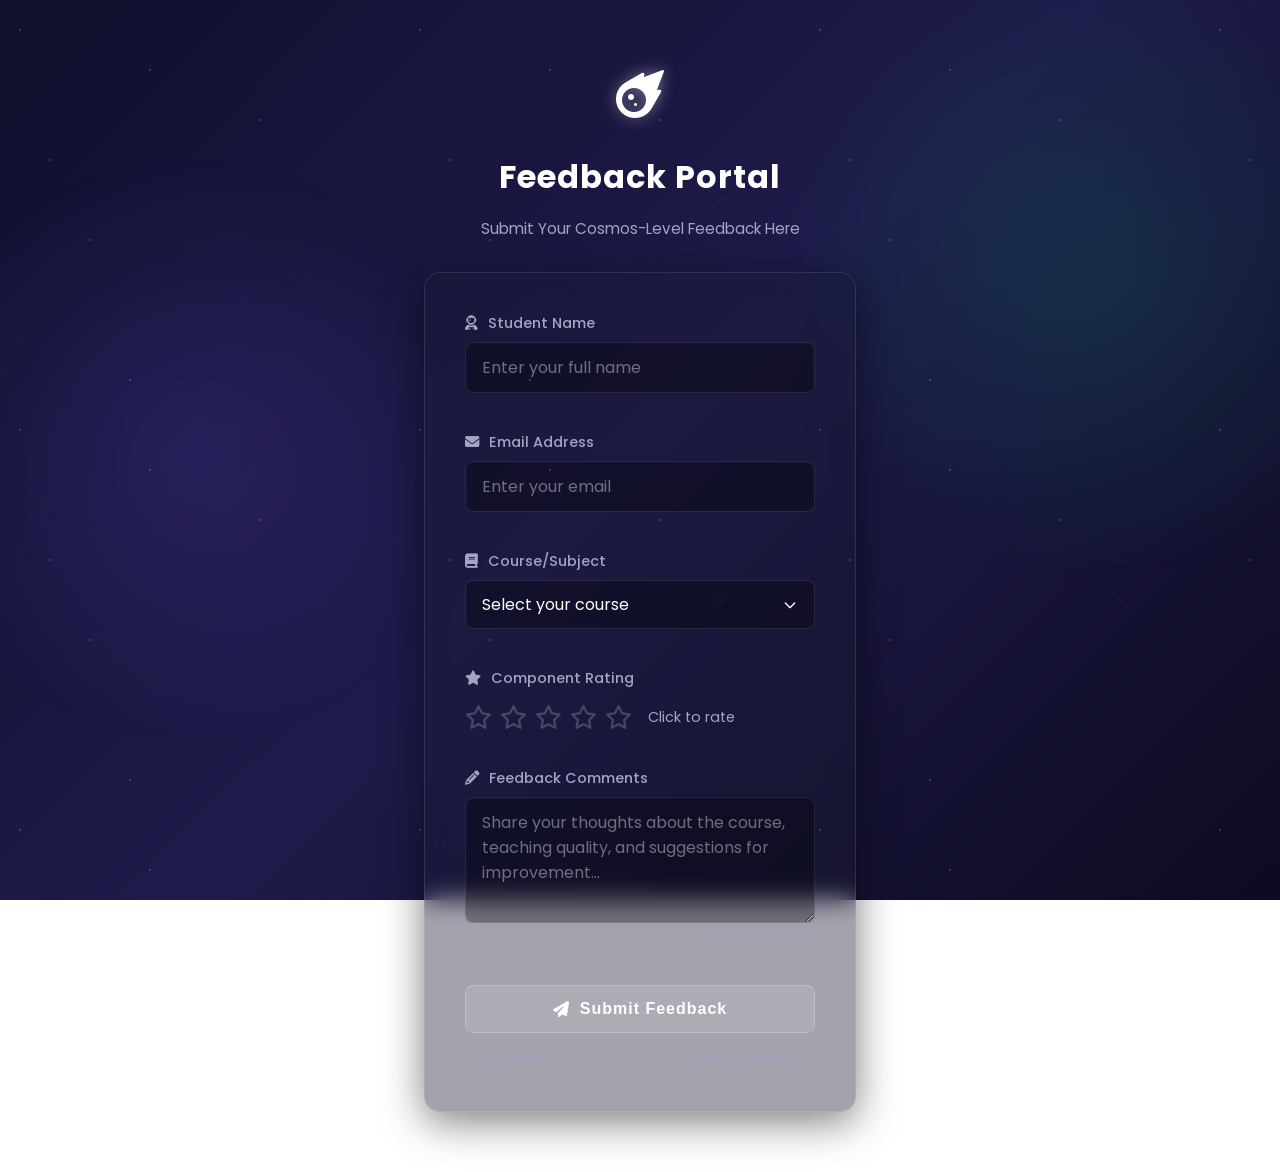
==== index.html @ 44e7868f "final outlook" ====
<!DOCTYPE html>
<html lang="en">
<head>
    <meta charset="UTF-8">
    <meta name="viewport" content="width=device-width, initial-scale=1.0">
    <title>Feedback Portal - SPACΞD</title>
    <link rel="stylesheet" href="style.css">
    <link rel="stylesheet" href="https://cdnjs.cloudflare.com/ajax/libs/font-awesome/6.4.0/css/all.min.css">
</head>

<body class="centered">
    <div class="feedback-container">
        <header>
            <div class="logo">
                <i class="fas fa-meteor"></i>
            </div>
            <h1>Feedback Portal</h1>
            <p class="subtitle">Submit Your Cosmos-Level Feedback Here</p>
        </header>

        <main class="feedback-card">
            <form id="feedbackForm" class="feedback-form">
                <div class="form-group">
                    <label for="studentName"><i class="fas fa-user-astronaut"></i> Student Name</label>
                    <input type="text" id="studentName" name="studentName" placeholder="Enter your full name" required>
                    <span class="error-message" id="nameError"></span>
                </div>

                <div class="form-group">
                    <label for="studentEmail"><i class="fas fa-envelope"></i> Email Address</label>
                    <input type="email" id="studentEmail" name="studentEmail" placeholder="Enter your email" required>
                    <span class="error-message" id="emailError"></span>
                </div>

                <div class="form-group">
                    <label for="course"><i class="fas fa-book"></i> Course/Subject</label>
                    <select id="course" name="course" required>
                        <option value="" disabled selected>Select your course</option>
                        <option value="computer-fundamentals">Computer Fundamentals</option>
                        <option value="web-development">Web Development (AWT)</option>
                        <option value="data-structures">Data Structures</option>
                        <option value="database-management">Database Management</option>
                        <option value="computer-networks">Computer Networks</option>
                        <option value="software-engineering">Software Engineering</option>
                        <option value="mathematics">Mathematics</option>
                        <option value="english">English Communication</option>
                        <option value="other">Other</option>
                    </select>
                    <input type="text" id="otherCourse" name="otherCourse" placeholder="Please specify your course" style="display: none; margin-top: 10px;">
                    <span class="error-message" id="courseError"></span>
                </div>

                <div class="form-group">
                    <label><i class="fas fa-star"></i> Component Rating</label>
                    <div class="rating-container">
                        <div class="star-rating" id="starRating">
                            <i class="far fa-star" data-rating="1"></i>
                            <i class="far fa-star" data-rating="2"></i>
                            <i class="far fa-star" data-rating="3"></i>
                            <i class="far fa-star" data-rating="4"></i>
                            <i class="far fa-star" data-rating="5"></i>
                        </div>
                        <input type="hidden" id="rating" name="rating" value="0">
                        <span class="rating-text" id="ratingText">Click to rate</span>
                    </div>
                    <span class="error-message" id="ratingError"></span>
                </div>

                <div class="form-group">
                    <label for="comments"><i class="fas fa-pencil-alt"></i> Feedback Comments</label>
                    <textarea id="comments" name="comments" placeholder="Share your thoughts about the course, teaching quality, and suggestions for improvement..." rows="4" required></textarea>
                    <span class="char-count"><span id="charCount">0</span>/500 characters</span>
                    <span class="error-message" id="commentsError"></span>
                </div>

                <button type="submit" class="submit-btn"><i class="fas fa-paper-plane"></i> Submit Feedback</button>
                <div class="link" style="margin-top: 1rem; display: flex; justify-content: space-between;">
                    <a href="homepage.html">← Go Back</a>
                    <a href="javascript:void(0)" id="viewFeedbackBtn">View Feedback →</a>
                </div>
            </form>

            <div class="success-message" id="successMessage">
                <div class="success-icon"><i class="fas fa-check-circle"></i></div>
                <h2>Thank You!</h2>
                <p>Your feedback has been successfully captured in our system.</p>
                <button class="submit-btn" id="successViewBtn" style="margin-bottom: 15px;"><i class="fas fa-list"></i> View All Feedbacks</button>
                <button class="reset-btn" id="resetBtn" style="width: 100%;"><i class="fas fa-redo"></i> Submit Another Feedback</button>
            </div>
            
            <!-- View Feedbacks Section -->
            <div id="feedbackDisplayArea" style="display: none; padding-top: 10px;">
                <h2 style="color: var(--accent); margin-bottom: 1.5rem;"><i class="fas fa-inbox"></i> Submitted Feedbacks</h2>
                <div id="feedbacksContent" style="display: flex; flex-direction: column;">
                    <!-- Javascript will populate this array -->
                </div>
                <div class="link" style="margin-top: 2rem; text-align: center;">
                    <a href="javascript:void(0)" id="backToFormBtn" style="font-size: 1.1rem; color: var(--accent);">← Back to Form</a>
                </div>
            </div>
        </main>
    </div>

    <script>
// Array to store previous feedbacks during runtime
const allFeedbacks = [];

// DOM Elements
const feedbackForm = document.getElementById('feedbackForm');
const successMessage = document.getElementById('successMessage');
const feedbackDisplayArea = document.getElementById('feedbackDisplayArea');
const feedbacksContent = document.getElementById('feedbacksContent');

const resetBtn = document.getElementById('resetBtn');
const viewFeedbackBtn = document.getElementById('viewFeedbackBtn');
const backToFormBtn = document.getElementById('backToFormBtn');
const successViewBtn = document.getElementById('successViewBtn');

const starRating = document.getElementById('starRating');
const stars = starRating.querySelectorAll('i');
const ratingInput = document.getElementById('rating');
const ratingText = document.getElementById('ratingText');
const commentsTextarea = document.getElementById('comments');
const charCount = document.getElementById('charCount');

// Rating labels
const ratingLabels = ['Click to rate', 'Poor', 'Fair', 'Good', 'Very Good', 'Excellent'];

// Initialize star rating
function initStarRating() {
    stars.forEach(star => {
        star.addEventListener('click', () => setRating(parseInt(star.getAttribute('data-rating'))));
        star.addEventListener('mouseenter', () => highlightStars(parseInt(star.getAttribute('data-rating'))));
    });
    starRating.addEventListener('mouseleave', () => highlightStars(parseInt(ratingInput.value)));
}

function highlightStars(rating) {
    stars.forEach(star => {
        const starRating = parseInt(star.getAttribute('data-rating'));
        if (starRating <= rating) {
            star.classList.remove('far');
            star.classList.add('fas');
        } else {
            star.classList.remove('fas');
            star.classList.add('far');
        }
    });
}

function setRating(rating) {
    ratingInput.value = rating;
    ratingText.textContent = ratingLabels[rating];
    ratingText.style.color = rating > 0 ? '#f59e0b' : '#64748b';
    const ratingError = document.getElementById('ratingError');
    if (ratingError) ratingError.textContent = '';
    highlightStars(rating);
}

function initCharCount() {
    commentsTextarea.addEventListener('input', () => {
        const currentLength = commentsTextarea.value.length;
        charCount.textContent = currentLength;
        if (currentLength > 450) charCount.parentElement.style.color = '#ef4444';
        else if (currentLength > 400) charCount.parentElement.style.color = '#f59e0b';
        else charCount.parentElement.style.color = '#94a3b8';
        if (currentLength >= 500) {
            commentsTextarea.value = commentsTextarea.value.substring(0, 500);
            charCount.textContent = 500;
        }
    });
}

function validateForm() {
    let isValid = true;
    const name = document.getElementById('studentName').value.trim();
    const email = document.getElementById('studentEmail').value.trim();
    const course = document.getElementById('course').value;
    const rating = parseInt(ratingInput.value);
    const comments = commentsTextarea.value.trim();
    
    const nameError = document.getElementById('nameError');
    if (!name || name.length < 2) {
        nameError.textContent = 'Please enter a valid name';
        document.getElementById('studentName').classList.add('error');
        isValid = false;
    } else {
        nameError.textContent = '';
        document.getElementById('studentName').classList.remove('error');
    }
    
    const emailError = document.getElementById('emailError');
    const emailRegex = /^[^\s@]+@[^\s@]+\.[^\s@]+$/;
    if (!email || !emailRegex.test(email)) {
        emailError.textContent = 'Please enter a valid email';
        document.getElementById('studentEmail').classList.add('error');
        isValid = false;
    } else {
        emailError.textContent = '';
        document.getElementById('studentEmail').classList.remove('error');
    }
    
    if (!course) {
        document.getElementById('courseError').textContent = 'Please select a course';
        isValid = false;
    } else {
        document.getElementById('courseError').textContent = '';
    }
    
    if (rating === 0) {
        document.getElementById('ratingError').textContent = 'Please select a rating';
        isValid = false;
    } else {
        document.getElementById('ratingError').textContent = '';
    }
    
    if (!comments || comments.length < 10) {
        document.getElementById('commentsError').textContent = 'Feedback must be at least 10 characters';
        isValid = false;
    } else {
        document.getElementById('commentsError').textContent = '';
    }
    return isValid;
}

function handleSubmit(e) {
    e.preventDefault();
    if (!validateForm()) return;
    
    // Push the submission to the array
    allFeedbacks.push({
        name: document.getElementById('studentName').value.trim(),
        email: document.getElementById('studentEmail').value.trim(),
        course: document.getElementById('course').value,
        rating: parseInt(ratingInput.value),
        comments: commentsTextarea.value.trim()
    });
    
    const submitBtn = document.querySelector('.submit-btn');
    submitBtn.innerHTML = '<i class="fas fa-spinner fa-spin"></i> Submitting...';
    
    setTimeout(() => {
        feedbackForm.classList.add('hidden');
        feedbackForm.style.display = 'none';
        successMessage.classList.add('show');
        submitBtn.innerHTML = '<i class="fas fa-paper-plane"></i> Submit Feedback';
    }, 1000);
}

function renderFeedbacks() {
    feedbacksContent.innerHTML = '';
    
    if (allFeedbacks.length === 0) {
        feedbacksContent.innerHTML = '<p style="color:var(--text-muted); text-align:center; padding: 2rem 0;">No feedbacks have been submitted yet.</p>';
        return;
    }
    
    // Render newest feedback at the top
    for(let i = allFeedbacks.length - 1; i >= 0; i--) {
        const fb = allFeedbacks[i];
        
        // Convert number rating to star icons
        let starsHtml = '';
        for(let j=1; j<=5; j++) {
            if(j <= fb.rating) {
                starsHtml += '<i class="fas fa-star" style="color:#f59e0b"></i>';
            } else {
                starsHtml += '<i class="far fa-star" style="color:rgba(255,255,255,0.2)"></i>';
            }
        }
        
        // Format course name to be more readable
        const readableCourse = fb.course.split('-').map(word => document.documentElement.style.textTransform = 'capitalize' ? word.charAt(0).toUpperCase() + word.slice(1) : word).join(' ');

        // Create the cosmic feedback card
        const cardDiv = document.createElement('div');
        cardDiv.style.background = 'rgba(255, 255, 255, 0.05)';
        cardDiv.style.border = '1px solid rgba(255, 255, 255, 0.1)';
        cardDiv.style.borderRadius = '12px';
        cardDiv.style.padding = '1.5rem';
        cardDiv.style.marginTop = '1rem';
        cardDiv.style.boxShadow = '0 5px 15px rgba(0,0,0,0.2)';
        
        cardDiv.innerHTML = `
            <div style="display:flex; justify-content:space-between; align-items:flex-start; margin-bottom: 8px;">
                <div>
                    <h3 style="font-size: 1.2rem; margin-bottom: 2px; color: var(--accent); text-align: left;">${fb.name}</h3>
                    <div style="font-size:0.85rem; color:rgba(255,255,255,0.6); text-align: left; margin-bottom: 5px;">
                        <i class="fas fa-book" style="margin-right: 5px;"></i>${readableCourse}
                    </div>
                </div>
                <div style="font-size: 1.1rem;">${starsHtml}</div>
            </div>
            <p style="color: #e2e8f0; font-size: 0.95rem; margin-top: 0.8rem; line-height: 1.6; text-align: left; font-style: italic;">"${fb.comments}"</p>
        `;
        
        feedbacksContent.appendChild(cardDiv);
    }
}

function showFeedbacksList() {
    feedbackForm.style.display = 'none';
    successMessage.classList.remove('show');
    feedbackDisplayArea.style.display = 'block';
    renderFeedbacks();
}

function showForm() {
    feedbackDisplayArea.style.display = 'none';
    successMessage.classList.remove('show');
    feedbackForm.style.display = 'block';
    feedbackForm.classList.remove('hidden');
}

function resetForm() {
    feedbackForm.reset();
    ratingInput.value = 0;
    charCount.textContent = '0';
    ratingText.textContent = 'Click to rate';
    ratingText.style.color = '#64748b';
    stars.forEach(star => {
        star.classList.remove('fas');
        star.classList.add('far');
    });
    
    // Clear all errors
    document.querySelectorAll('.error-message').forEach(el => el.textContent = '');
    document.querySelectorAll('.error').forEach(el => el.classList.remove('error'));
    
    // Switch view back to form
    showForm();
}

document.addEventListener('DOMContentLoaded', () => {
    initStarRating();
    initCharCount();
    
    // Clear errors on input
    feedbackForm.querySelectorAll('input, select, textarea').forEach(input => {
        input.addEventListener('input', () => {
             input.classList.remove('error');
             const errorEl = input.parentElement.querySelector('.error-message');
             if(errorEl) errorEl.textContent = '';
        });
    });

    feedbackForm.addEventListener('submit', handleSubmit);
    resetBtn.addEventListener('click', resetForm);
    
    // View Feedback Navigations
    viewFeedbackBtn.addEventListener('click', showFeedbacksList);
    successViewBtn.addEventListener('click', showFeedbacksList);
    backToFormBtn.addEventListener('click', showForm);
});
    </script>
</body>
</html>
---- style.css ----
@import url('https://fonts.googleapis.com/css2?family=Poppins:wght@300;400;500;600;700&display=swap');

:root {
    --bg-dark: #0f0c29;
    --bg-mid: #302b63;
    --bg-light: #24243e;
    --text-main: #ffffff;
    --text-muted: #a3a3c2;
    --accent: #7b61ff;
    --card-bg: rgba(25, 25, 50, 0.4);
    --input-bg: rgba(0, 0, 0, 0.3);
    --border-color: rgba(255, 255, 255, 0.1);
    --error-color: #ff4d4d;
    --success-color: #00ff88;
}

body {
    margin: 0;
    font-family: 'Poppins', sans-serif;
    color: var(--text-main);
    background: linear-gradient(135deg, #100f2c 0%, #1e1b4b 50%, #0d0b21 100%);
    background-size: cover;
    background-attachment: fixed;
    min-height: 100vh;
}

body.centered {
    display: flex;
    justify-content: center;
    align-items: center;
}

/* Ambient cosmic glow */
body::before {
    content: '';
    position: fixed;
    top: 0; left: 0; right: 0; bottom: 0;
    pointer-events: none;
    background: 
        radial-gradient(circle at 15% 50%, rgba(123, 97, 255, 0.15), transparent 25%),
        radial-gradient(circle at 85% 30%, rgba(0, 255, 136, 0.1), transparent 25%);
    z-index: 0;
}

/* Stars */
body::after {
    content: '';
    position: fixed;
    top: 0; left: 0; right: 0; bottom: 0;
    background-image: 
        radial-gradient(1.5px 1.5px at 20px 30px, #ffffff, rgba(0,0,0,0)),
        radial-gradient(1.5px 1.5px at 150px 70px, #ffffff, rgba(0,0,0,0)),
        radial-gradient(1.5px 1.5px at 50px 160px, #ffffff, rgba(0,0,0,0)),
        radial-gradient(1.5px 1.5px at 90px 240px, #ffffff, rgba(0,0,0,0)),
        radial-gradient(1.5px 1.5px at 130px 380px, #ffffff, rgba(0,0,0,0)),
        radial-gradient(1.5px 1.5px at 260px 120px, #ffffff, rgba(0,0,0,0)),
        radial-gradient(1.5px 1.5px at 320px 200px, #ffffff, rgba(0,0,0,0));
    background-size: 400px 400px;
    opacity: 0.3;
    pointer-events: none;
    z-index: 0;
}

.container, .auth-container, .main-content {
    position: relative;
    z-index: 1;
    width: 100%;
}

.auth-container {
    max-width: 400px;
    padding: 20px;
}

.feedback-container {
    max-width: 600px;
    margin: 40px auto;
    padding: 20px;
}

.cosmic-card, .login-box, .reg-box, .feedback-card {
    background: var(--card-bg);
    border: 1px solid var(--border-color);
    border-radius: 16px;
    padding: 2.5rem;
    box-shadow: 0 10px 40px rgba(0, 0, 0, 0.5);
    backdrop-filter: blur(12px);
    -webkit-backdrop-filter: blur(12px);
    color: var(--text-main);
}

h1, h2, h3 {
    text-align: center;
    color: var(--text-main);
    letter-spacing: 1px;
}

h1 {
    font-size: 2rem;
    margin-bottom: 0.5rem;
}

h2 {
    font-size: 1.8rem;
    margin-bottom: 1.5rem;
}

.subtitle {
    text-align: center;
    color: var(--text-muted);
    font-size: 0.95rem;
    margin-bottom: 2rem;
}

.logo {
    text-align: center;
    font-size: 3rem;
    margin-bottom: 0.5rem;
    color: #fff;
    text-shadow: 0 0 15px rgba(255,255,255,0.4);
}

.form-group {
    margin-bottom: 1.2rem;
    display: flex;
    flex-direction: column;
}

label {
    margin-bottom: 0.5rem;
    font-size: 0.9rem;
    color: var(--text-muted);
    font-weight: 500;
}
label i {
    margin-right: 6px;
}

input, select, textarea {
    width: 100%;
    padding: 12px 16px;
    background: var(--input-bg);
    border: 1px solid var(--border-color);
    border-radius: 8px;
    color: var(--text-main);
    font-family: inherit;
    font-size: 1rem;
    outline: none;
    transition: all 0.3s ease;
    box-sizing: border-box;
}

select {
    appearance: none;
    background-image: url("data:image/svg+xml,%3Csvg xmlns='http://www.w3.org/2000/svg' fill='none' viewBox='0 0 24 24' stroke='white'%3E%3Cpath stroke-linecap='round' stroke-linejoin='round' stroke-width='2' d='M19 9l-7 7-7-7'%3E%3C/path%3E%3C/svg%3E");
    background-repeat: no-repeat;
    background-position: right 16px center;
    background-size: 16px;
    padding-right: 40px;
}

select option {
    background: var(--bg-mid);
    color: white;
}

input::placeholder, textarea::placeholder {
    color: rgba(255, 255, 255, 0.4);
}

input:focus, select:focus, textarea:focus {
    border-color: var(--accent);
    background: rgba(0, 0, 0, 0.5);
    box-shadow: 0 0 0 2px rgba(123, 97, 255, 0.2);
}

textarea {
    resize: vertical;
    min-height: 100px;
}

.char-count {
    text-align: right;
    font-size: 0.8rem;
    color: var(--text-muted);
    margin-top: 4px;
}

.error, .error-message {
    color: var(--error-color);
    font-size: 0.8rem;
    margin-top: 4px;
    min-height: 16px;
    display: block;
}

.submit-btn, button[type="submit"] {
    width: 100%;
    padding: 14px;
    background: rgba(255, 255, 255, 0.1);
    color: var(--text-main);
    border: 1px solid rgba(255, 255, 255, 0.2);
    border-radius: 8px;
    font-size: 1rem;
    font-weight: 600;
    cursor: pointer;
    transition: all 0.3s ease;
    letter-spacing: 1px;
    margin-top: 1rem;
    display: flex;
    justify-content: center;
    align-items: center;
    gap: 10px;
}

.submit-btn:hover, button[type="submit"]:hover {
    background: rgba(255, 255, 255, 0.2);
    transform: translateY(-2px);
    box-shadow: 0 5px 15px rgba(0,0,0,0.3);
}

.link {
    text-align: center;
    margin-top: 1.5rem;
    font-size: 0.9rem;
}

.link a {
    color: var(--text-muted);
    text-decoration: none;
    transition: color 0.3s;
    border-bottom: 1px solid transparent;
}

.link a:hover {
    color: #fff;
    border-bottom: 1px solid #fff;
}

/* Star Rating */
.rating-container {
    display: flex;
    align-items: center;
    gap: 1rem;
    margin-top: 0.5rem;
}
.star-rating {
    display: flex;
    gap: 0.5rem;
    font-size: 1.5rem;
}
.star-rating i {
    color: rgba(255, 255, 255, 0.2);
    cursor: pointer;
    transition: color 0.2s;
}
.star-rating i.hover, .star-rating i.active {
    color: #f59e0b;
}
.rating-text {
    color: var(--text-muted);
    font-size: 0.9rem;
}

.success-message {
    display: none;
    text-align: center;
}
.success-message.show {
    display: block;
    animation: fadeIn 0.5s ease-out;
}
.success-icon {
    font-size: 4rem;
    color: var(--success-color);
    margin-bottom: 1rem;
}
.reset-btn {
    padding: 10px 20px;
    margin-top: 1rem;
    background: transparent;
    border: 1px solid var(--accent);
    color: var(--text-main);
    border-radius: 8px;
    cursor: pointer;
    transition: all 0.3s;
}
.reset-btn:hover {
    background: rgba(123, 97, 255, 0.2);
}

/* Homepage Overrides */
.navbar {
    background: rgba(15, 12, 41, 0.8) !important;
    backdrop-filter: blur(10px) !important;
    border-bottom: 1px solid rgba(255, 255, 255, 0.05) !important;
}
.navbar-brand {
    font-weight: 700;
    letter-spacing: 2px;
    color: #fff !important;
}
.nav-link {
    color: var(--text-muted) !important;
    transition: color 0.3s;
}
.nav-link:hover, .nav-link.active {
    color: #fff !important;
}

.hero {
    background: transparent;
    border: none;
    box-shadow: none;
    padding: 6rem 2rem 4rem;
    color: #fff;
}
.hero h1 {
    font-size: 3.5rem;
    text-align: left;
    margin-bottom: 1.5rem;
    text-shadow: 0 2px 10px rgba(0,0,0,0.5);
    line-height: 1.2;
}
.hero p {
    text-align: left;
    color: var(--text-muted);
    font-size: 1.1rem;
}

.hero .btn-light {
    background: rgba(255, 255, 255, 0.1);
    border: 1px solid rgba(255, 255, 255, 0.3);
    color: #fff;
    backdrop-filter: blur(5px);
    transition: all 0.3s;
}
.hero .btn-light:hover {
    background: rgba(255, 255, 255, 0.2);
    transform: translateY(-2px);
}

.stat-badge {
    background: rgba(255, 255, 255, 0.05);
    border: 1px solid rgba(255, 255, 255, 0.1);
    border-radius: 12px;
    padding: 1rem;
    color: #fff;
    backdrop-filter: blur(5px);
}
.stat-badge small {
    color: var(--text-muted);
}

.section-title {
    color: #fff;
    text-align: center;
    margin-bottom: 3rem;
}

.feature-card {
    background: rgba(255, 255, 255, 0.03);
    border: 1px solid rgba(255, 255, 255, 0.05);
    color: #fff;
    border-radius: 16px;
    padding: 2rem;
    height: 100%;
    transition: transform 0.3s, background 0.3s;
    backdrop-filter: blur(5px);
}
.feature-card:hover {
    transform: translateY(-5px);
    background: rgba(255, 255, 255, 0.06);
}
.feature-icon {
    background: rgba(255, 255, 255, 0.1);
    color: #fff;
    width: 50px;
    height: 50px;
    display: flex;
    align-items: center;
    justify-content: center;
    border-radius: 12px;
    font-size: 1.2rem;
    font-weight: bold;
    margin-bottom: 1rem;
}

footer {
    border-top: 1px solid rgba(255, 255, 255, 0.05);
    padding: 2rem 0;
    text-align: center;
    color: var(--text-muted);
    background: transparent !important;
}

@keyframes fadeIn {
    from { opacity: 0; transform: translateY(10px); }
    to { opacity: 1; transform: translateY(0); }
}

/* Adjustments for logo */
.spaced-logo {
    font-family: 'Poppins', sans-serif;
    font-size: 1.5rem;
    font-weight: 700;
    letter-spacing: 5px;
    color: #fff;
    text-decoration: none;
    text-transform: uppercase;
}
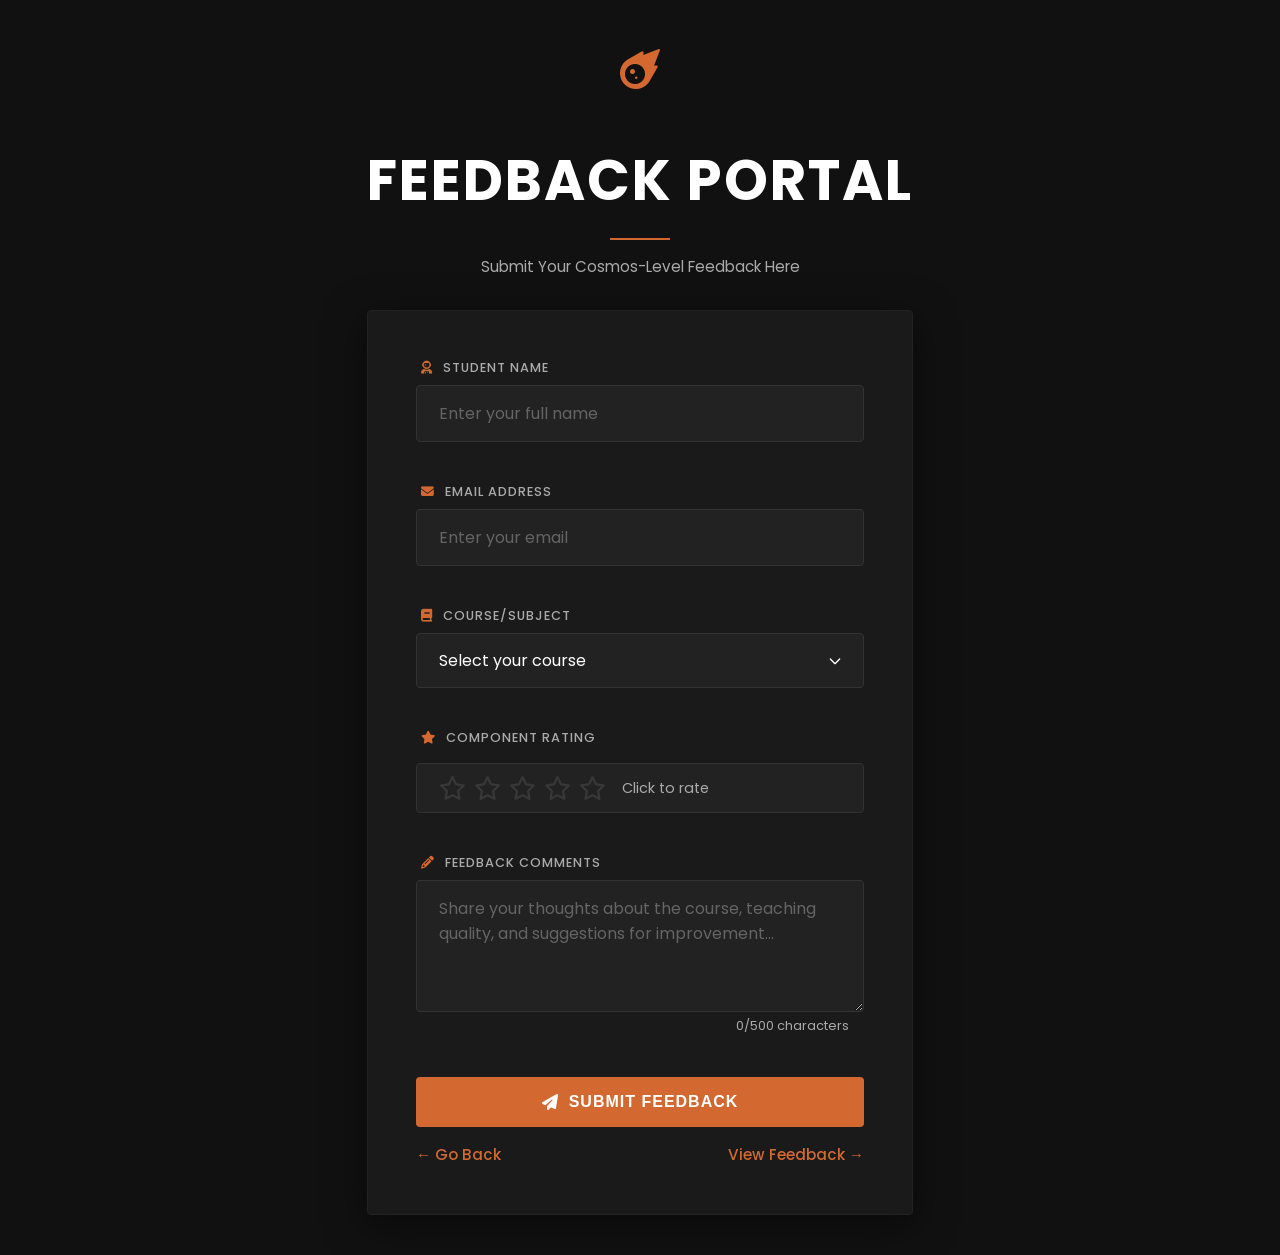
==== commit 85eb6598: "changed ui" ====
--- a/index.html
+++ b/index.html
@@ -3,7 +3,7 @@
 <head>
     <meta charset="UTF-8">
     <meta name="viewport" content="width=device-width, initial-scale=1.0">
-    <title>Feedback Portal - SPACΞD</title>
+    <title>Feedback Portal - STUDΞNT</title>
     <link rel="stylesheet" href="style.css">
     <link rel="stylesheet" href="https://cdnjs.cloudflare.com/ajax/libs/font-awesome/6.4.0/css/all.min.css">
 </head>
@@ -263,35 +263,30 @@
         let starsHtml = '';
         for(let j=1; j<=5; j++) {
             if(j <= fb.rating) {
-                starsHtml += '<i class="fas fa-star" style="color:#f59e0b"></i>';
+                starsHtml += '<i class="fas fa-star" style="color:#d36930"></i>';
             } else {
-                starsHtml += '<i class="far fa-star" style="color:rgba(255,255,255,0.2)"></i>';
+                starsHtml += '<i class="far fa-star" style="color:rgba(255,255,255,0.1)"></i>';
             }
         }
         
         // Format course name to be more readable
         const readableCourse = fb.course.split('-').map(word => document.documentElement.style.textTransform = 'capitalize' ? word.charAt(0).toUpperCase() + word.slice(1) : word).join(' ');
 
-        // Create the cosmic feedback card
+        // Create the feedback card
         const cardDiv = document.createElement('div');
-        cardDiv.style.background = 'rgba(255, 255, 255, 0.05)';
-        cardDiv.style.border = '1px solid rgba(255, 255, 255, 0.1)';
-        cardDiv.style.borderRadius = '12px';
-        cardDiv.style.padding = '1.5rem';
-        cardDiv.style.marginTop = '1rem';
-        cardDiv.style.boxShadow = '0 5px 15px rgba(0,0,0,0.2)';
+        cardDiv.className = 'feedback-card-item';
         
         cardDiv.innerHTML = `
             <div style="display:flex; justify-content:space-between; align-items:flex-start; margin-bottom: 8px;">
                 <div>
-                    <h3 style="font-size: 1.2rem; margin-bottom: 2px; color: var(--accent); text-align: left;">${fb.name}</h3>
-                    <div style="font-size:0.85rem; color:rgba(255,255,255,0.6); text-align: left; margin-bottom: 5px;">
+                    <h3 style="font-size: 1.2rem; margin-bottom: 2px; text-align: left;">${fb.name}</h3>
+                    <div class="course-name" style="font-size:0.85rem; text-align: left; margin-bottom: 5px;">
                         <i class="fas fa-book" style="margin-right: 5px;"></i>${readableCourse}
                     </div>
                 </div>
                 <div style="font-size: 1.1rem;">${starsHtml}</div>
             </div>
-            <p style="color: #e2e8f0; font-size: 0.95rem; margin-top: 0.8rem; line-height: 1.6; text-align: left; font-style: italic;">"${fb.comments}"</p>
+            <p class="comment-text" style="font-size: 0.95rem; margin-top: 0.8rem; line-height: 1.6; text-align: left;">"${fb.comments}"</p>
         `;
         
         feedbacksContent.appendChild(cardDiv);
--- a/style.css
+++ b/style.css
@@ -1,64 +1,98 @@
 @import url('https://fonts.googleapis.com/css2?family=Poppins:wght@300;400;500;600;700&display=swap');
 
 :root {
-    --bg-dark: #0f0c29;
-    --bg-mid: #302b63;
-    --bg-light: #24243e;
+    --bg-top: #151515;
+    --bg-main: #111111;
     --text-main: #ffffff;
-    --text-muted: #a3a3c2;
-    --accent: #7b61ff;
-    --card-bg: rgba(25, 25, 50, 0.4);
-    --input-bg: rgba(0, 0, 0, 0.3);
-    --border-color: rgba(255, 255, 255, 0.1);
-    --error-color: #ff4d4d;
-    --success-color: #00ff88;
+    --text-muted: #aaaaaa;
+    --accent: #d36930;
+    
+    --card-light: #1a1a1a;
+    --card-primary: #1e1e1e;
+    --card-secondary: #222222;
+    --card-tertiary: #2a2a2a;
+    
+    --input-bg: #222222;
+    --input-border: #333333;
+    --btn-accent: #d36930;
+    --btn-accent-hover: #b85724;
+    --btn-transparent-border: #555555;
+    --footer-bg: #0a0a0a;
+    
+    --border-radius-pill: 4px;
+    --border-radius-card: 4px;
+    
+    --error-color: #e74c3c;
+    --success-color: #2ecc71;
 }
 
 body {
     margin: 0;
     font-family: 'Poppins', sans-serif;
     color: var(--text-main);
-    background: linear-gradient(135deg, #100f2c 0%, #1e1b4b 50%, #0d0b21 100%);
-    background-size: cover;
-    background-attachment: fixed;
+    background: var(--bg-main);
     min-height: 100vh;
+    display: flex;
+    flex-direction: column;
+}
+
+body::before {
+    content: '';
+    position: absolute;
+    top: 0; left: 0; right: 0;
+    height: 100%;
+    background: var(--bg-main);
+    z-index: -1;
 }
 
 body.centered {
-    display: flex;
     justify-content: center;
     align-items: center;
 }
 
-/* Ambient cosmic glow */
-body::before {
+h1, h2, h3 {
+    text-align: center;
+    color: var(--text-main);
+    font-weight: 700;
+}
+
+h1 {
+    font-size: 3.5rem;
+    margin-bottom: 0px;
+    text-transform: uppercase;
+    letter-spacing: 2px;
+}
+
+h2 {
+    font-size: 2rem;
+    text-transform: uppercase;
+    letter-spacing: 1px;
+}
+
+header h1::after, .login-box h2::after, .reg-box h2::after {
     content: '';
-    position: fixed;
-    top: 0; left: 0; right: 0; bottom: 0;
-    pointer-events: none;
-    background: 
-        radial-gradient(circle at 15% 50%, rgba(123, 97, 255, 0.15), transparent 25%),
-        radial-gradient(circle at 85% 30%, rgba(0, 255, 136, 0.1), transparent 25%);
-    z-index: 0;
-}
-
-/* Stars */
-body::after {
-    content: '';
-    position: fixed;
-    top: 0; left: 0; right: 0; bottom: 0;
-    background-image: 
-        radial-gradient(1.5px 1.5px at 20px 30px, #ffffff, rgba(0,0,0,0)),
-        radial-gradient(1.5px 1.5px at 150px 70px, #ffffff, rgba(0,0,0,0)),
-        radial-gradient(1.5px 1.5px at 50px 160px, #ffffff, rgba(0,0,0,0)),
-        radial-gradient(1.5px 1.5px at 90px 240px, #ffffff, rgba(0,0,0,0)),
-        radial-gradient(1.5px 1.5px at 130px 380px, #ffffff, rgba(0,0,0,0)),
-        radial-gradient(1.5px 1.5px at 260px 120px, #ffffff, rgba(0,0,0,0)),
-        radial-gradient(1.5px 1.5px at 320px 200px, #ffffff, rgba(0,0,0,0));
-    background-size: 400px 400px;
-    opacity: 0.3;
-    pointer-events: none;
-    z-index: 0;
+    display: block;
+    width: 60px;
+    height: 2px;
+    background: var(--accent);
+    margin: 15px auto;
+}
+
+.subtitle {
+    text-align: center;
+    color: var(--text-muted);
+    font-size: 0.95rem;
+    margin-bottom: 2rem;
+    max-width: 500px;
+    margin-left: auto;
+    margin-right: auto;
+}
+
+.logo {
+    text-align: center;
+    font-size: 2.5rem;
+    margin-bottom: 0.5rem;
+    color: var(--accent);
 }
 
 .container, .auth-container, .main-content {
@@ -68,56 +102,21 @@
 }
 
 .auth-container {
-    max-width: 400px;
-    padding: 20px;
+    max-width: 450px;
+    margin: 40px auto;
 }
 
 .feedback-container {
-    max-width: 600px;
+    max-width: 650px;
     margin: 40px auto;
-    padding: 20px;
 }
 
 .cosmic-card, .login-box, .reg-box, .feedback-card {
-    background: var(--card-bg);
-    border: 1px solid var(--border-color);
-    border-radius: 16px;
-    padding: 2.5rem;
+    background: var(--card-light);
+    border-radius: var(--border-radius-card);
+    padding: 3rem;
     box-shadow: 0 10px 40px rgba(0, 0, 0, 0.5);
-    backdrop-filter: blur(12px);
-    -webkit-backdrop-filter: blur(12px);
-    color: var(--text-main);
-}
-
-h1, h2, h3 {
-    text-align: center;
-    color: var(--text-main);
-    letter-spacing: 1px;
-}
-
-h1 {
-    font-size: 2rem;
-    margin-bottom: 0.5rem;
-}
-
-h2 {
-    font-size: 1.8rem;
-    margin-bottom: 1.5rem;
-}
-
-.subtitle {
-    text-align: center;
-    color: var(--text-muted);
-    font-size: 0.95rem;
-    margin-bottom: 2rem;
-}
-
-.logo {
-    text-align: center;
-    font-size: 3rem;
-    margin-bottom: 0.5rem;
-    color: #fff;
-    text-shadow: 0 0 15px rgba(255,255,255,0.4);
+    border: 1px solid #222;
 }
 
 .form-group {
@@ -128,20 +127,25 @@
 
 label {
     margin-bottom: 0.5rem;
-    font-size: 0.9rem;
     color: var(--text-muted);
     font-weight: 500;
-}
+    padding-left: 5px;
+    text-transform: uppercase;
+    letter-spacing: 1px;
+    font-size: 0.8rem;
+}
+
 label i {
     margin-right: 6px;
+    color: var(--accent);
 }
 
 input, select, textarea {
     width: 100%;
-    padding: 12px 16px;
+    padding: 15px 22px;
     background: var(--input-bg);
-    border: 1px solid var(--border-color);
-    border-radius: 8px;
+    border: 1px solid var(--input-border);
+    border-radius: var(--border-radius-pill);
     color: var(--text-main);
     font-family: inherit;
     font-size: 1rem;
@@ -150,99 +154,103 @@
     box-sizing: border-box;
 }
 
+textarea {
+    border-radius: var(--border-radius-pill);
+    min-height: 120px;
+    resize: vertical;
+}
+
 select {
     appearance: none;
-    background-image: url("data:image/svg+xml,%3Csvg xmlns='http://www.w3.org/2000/svg' fill='none' viewBox='0 0 24 24' stroke='white'%3E%3Cpath stroke-linecap='round' stroke-linejoin='round' stroke-width='2' d='M19 9l-7 7-7-7'%3E%3C/path%3E%3C/svg%3E");
+    background-image: url("data:image/svg+xml,%3Csvg xmlns='http://www.w3.org/2000/svg' fill='none' viewBox='0 0 24 24' stroke='%23ffffff'%3E%3Cpath stroke-linecap='round' stroke-linejoin='round' stroke-width='2' d='M19 9l-7 7-7-7'%3E%3C/path%3E%3C/svg%3E");
     background-repeat: no-repeat;
-    background-position: right 16px center;
+    background-position: right 20px center;
     background-size: 16px;
-    padding-right: 40px;
-}
-
+    padding-right: 50px;
+}
 select option {
-    background: var(--bg-mid);
-    color: white;
+    background: var(--card-light);
+    color: var(--text-main);
 }
 
 input::placeholder, textarea::placeholder {
-    color: rgba(255, 255, 255, 0.4);
+    color: rgba(255, 255, 255, 0.3);
 }
 
 input:focus, select:focus, textarea:focus {
+    box-shadow: 0 0 0 1px var(--accent);
     border-color: var(--accent);
-    background: rgba(0, 0, 0, 0.5);
-    box-shadow: 0 0 0 2px rgba(123, 97, 255, 0.2);
-}
-
-textarea {
-    resize: vertical;
-    min-height: 100px;
 }
 
 .char-count {
     text-align: right;
     font-size: 0.8rem;
     color: var(--text-muted);
-    margin-top: 4px;
+    margin-top: 5px;
+    padding-right: 15px;
 }
 
 .error, .error-message {
     color: var(--error-color);
-    font-size: 0.8rem;
-    margin-top: 4px;
+    font-size: 0.85rem;
+    margin-top: 6px;
     min-height: 16px;
     display: block;
+    padding-left: 5px;
 }
 
 .submit-btn, button[type="submit"] {
     width: 100%;
-    padding: 14px;
-    background: rgba(255, 255, 255, 0.1);
-    color: var(--text-main);
-    border: 1px solid rgba(255, 255, 255, 0.2);
-    border-radius: 8px;
+    padding: 16px;
+    background: var(--btn-accent);
+    color: #ffffff;
+    border: none;
+    border-radius: var(--border-radius-pill);
     font-size: 1rem;
     font-weight: 600;
     cursor: pointer;
     transition: all 0.3s ease;
-    letter-spacing: 1px;
     margin-top: 1rem;
     display: flex;
     justify-content: center;
     align-items: center;
     gap: 10px;
+    text-transform: uppercase;
+    letter-spacing: 1px;
 }
 
 .submit-btn:hover, button[type="submit"]:hover {
-    background: rgba(255, 255, 255, 0.2);
+    background: var(--btn-accent-hover);
     transform: translateY(-2px);
-    box-shadow: 0 5px 15px rgba(0,0,0,0.3);
+    box-shadow: 0 5px 15px rgba(211, 105, 48, 0.3);
 }
 
 .link {
     text-align: center;
     margin-top: 1.5rem;
-    font-size: 0.9rem;
+    font-size: 0.95rem;
 }
 
 .link a {
-    color: var(--text-muted);
+    color: var(--accent);
     text-decoration: none;
+    font-weight: 500;
     transition: color 0.3s;
-    border-bottom: 1px solid transparent;
 }
 
 .link a:hover {
-    color: #fff;
-    border-bottom: 1px solid #fff;
-}
-
-/* Star Rating */
+    color: var(--text-main);
+}
+
 .rating-container {
     display: flex;
     align-items: center;
     gap: 1rem;
     margin-top: 0.5rem;
+    padding: 12px 22px;
+    background: var(--input-bg);
+    border: 1px solid var(--input-border);
+    border-radius: var(--border-radius-pill);
 }
 .star-rating {
     display: flex;
@@ -250,12 +258,12 @@
     font-size: 1.5rem;
 }
 .star-rating i {
-    color: rgba(255, 255, 255, 0.2);
+    color: rgba(255, 255, 255, 0.1);
     cursor: pointer;
     transition: color 0.2s;
 }
-.star-rating i.hover, .star-rating i.active {
-    color: #f59e0b;
+.star-rating i.hover, .star-rating i.active, .star-rating i.fas {
+    color: var(--accent) !important;
 }
 .rating-text {
     color: var(--text-muted);
@@ -265,6 +273,10 @@
 .success-message {
     display: none;
     text-align: center;
+    background: var(--card-light);
+    border: 1px solid var(--input-border);
+    padding: 3rem;
+    border-radius: var(--border-radius-card);
 }
 .success-message.show {
     display: block;
@@ -276,122 +288,166 @@
     margin-bottom: 1rem;
 }
 .reset-btn {
-    padding: 10px 20px;
+    padding: 15px 25px;
     margin-top: 1rem;
     background: transparent;
-    border: 1px solid var(--accent);
-    color: var(--text-main);
-    border-radius: 8px;
+    border: 1px solid var(--btn-transparent-border);
+    color: var(--text-main);
+    border-radius: var(--border-radius-pill);
+    font-weight: 600;
     cursor: pointer;
     transition: all 0.3s;
+    text-transform: uppercase;
 }
 .reset-btn:hover {
-    background: rgba(123, 97, 255, 0.2);
-}
-
-/* Homepage Overrides */
+    border-color: var(--text-main);
+}
+
+.homepage-body {
+    background: var(--bg-main);
+}
+.homepage-body::before {
+    display: none;
+}
 .navbar {
-    background: rgba(15, 12, 41, 0.8) !important;
+    background: rgba(17, 17, 17, 0.9) !important;
+    padding: 1.5rem 0 !important;
     backdrop-filter: blur(10px) !important;
-    border-bottom: 1px solid rgba(255, 255, 255, 0.05) !important;
+    border-bottom: 1px solid var(--input-border) !important;
 }
 .navbar-brand {
     font-weight: 700;
-    letter-spacing: 2px;
-    color: #fff !important;
+    letter-spacing: 0px;
+    color: var(--accent) !important;
+    font-size: 1.8rem;
+}
+.navbar-toggler-icon {
+    filter: invert(0) !important;
 }
 .nav-link {
     color: var(--text-muted) !important;
-    transition: color 0.3s;
+    font-weight: 500;
+    margin: 0 10px;
+    text-transform: uppercase;
+    font-size: 0.85rem;
+    letter-spacing: 1px;
 }
 .nav-link:hover, .nav-link.active {
-    color: #fff !important;
+    color: var(--text-main) !important;
 }
 
 .hero {
     background: transparent;
     border: none;
     box-shadow: none;
-    padding: 6rem 2rem 4rem;
-    color: #fff;
+    padding: 8rem 2rem 4rem;
+    color: var(--text-main);
 }
 .hero h1 {
-    font-size: 3.5rem;
+    font-size: 4rem;
     text-align: left;
     margin-bottom: 1.5rem;
-    text-shadow: 0 2px 10px rgba(0,0,0,0.5);
-    line-height: 1.2;
+    text-shadow: none;
+    line-height: 1.1;
+    color: var(--text-main);
+}
+.hero::after {
+    display: none;
 }
 .hero p {
     text-align: left;
     color: var(--text-muted);
     font-size: 1.1rem;
+    max-width: 90%;
 }
 
 .hero .btn-light {
-    background: rgba(255, 255, 255, 0.1);
-    border: 1px solid rgba(255, 255, 255, 0.3);
+    background: var(--btn-accent);
+    border: none;
     color: #fff;
-    backdrop-filter: blur(5px);
+    border-radius: var(--border-radius-pill);
+    padding: 15px 35px;
+    font-size: 1rem;
     transition: all 0.3s;
+    text-transform: uppercase;
 }
 .hero .btn-light:hover {
-    background: rgba(255, 255, 255, 0.2);
+    background: var(--btn-accent-hover);
+    color: #fff;
     transform: translateY(-2px);
+    box-shadow: 0 5px 15px rgba(211, 105, 48, 0.3);
 }
 
 .stat-badge {
-    background: rgba(255, 255, 255, 0.05);
-    border: 1px solid rgba(255, 255, 255, 0.1);
-    border-radius: 12px;
-    padding: 1rem;
-    color: #fff;
-    backdrop-filter: blur(5px);
+    background: transparent;
+    border: 1px solid var(--input-border);
+    border-radius: var(--border-radius-card);
+    padding: 1.5rem 2rem;
+    color: var(--text-main);
+    box-shadow: none;
+}
+.stat-badge i {
+    color: var(--accent);
 }
 .stat-badge small {
     color: var(--text-muted);
 }
 
 .section-title {
-    color: #fff;
+    color: var(--text-main);
     text-align: center;
     margin-bottom: 3rem;
+    text-transform: uppercase;
+    letter-spacing: 2px;
+}
+
+.section-title::after {
+    content: '';
+    display: block;
+    width: 60px;
+    height: 2px;
+    background: var(--accent);
+    margin: 15px auto;
 }
 
 .feature-card {
-    background: rgba(255, 255, 255, 0.03);
-    border: 1px solid rgba(255, 255, 255, 0.05);
-    color: #fff;
-    border-radius: 16px;
-    padding: 2rem;
+    background: var(--card-light);
+    border: 1px solid var(--input-border);
+    color: var(--text-main);
+    border-radius: var(--border-radius-card);
+    padding: 2.5rem 1.5rem;
     height: 100%;
-    transition: transform 0.3s, background 0.3s;
-    backdrop-filter: blur(5px);
+    transition: transform 0.3s, box-shadow 0.3s;
+    box-shadow: 0 10px 30px rgba(0,0,0,0.5);
 }
 .feature-card:hover {
     transform: translateY(-5px);
-    background: rgba(255, 255, 255, 0.06);
+    box-shadow: 0 15px 40px rgba(0,0,0,0.7);
+    border-color: var(--btn-transparent-border);
 }
 .feature-icon {
-    background: rgba(255, 255, 255, 0.1);
-    color: #fff;
-    width: 50px;
-    height: 50px;
+    background: transparent;
+    color: var(--accent);
+    width: 60px;
+    height: 60px;
     display: flex;
     align-items: center;
     justify-content: center;
-    border-radius: 12px;
-    font-size: 1.2rem;
-    font-weight: bold;
-    margin-bottom: 1rem;
+    border-radius: 50%;
+    font-size: 2.5rem;
+    margin-bottom: 1.5rem;
 }
 
 footer {
-    border-top: 1px solid rgba(255, 255, 255, 0.05);
-    padding: 2rem 0;
-    text-align: center;
-    color: var(--text-muted);
-    background: transparent !important;
+    background: var(--footer-bg) !important;
+    padding: 3rem 0;
+    text-align: center;
+    color: var(--text-muted);
+    margin-top: auto;
+    border-top: 1px solid var(--input-border);
+}
+footer p, footer small {
+    color: var(--text-muted) !important;
 }
 
 @keyframes fadeIn {
@@ -399,13 +455,53 @@
     to { opacity: 1; transform: translateY(0); }
 }
 
-/* Adjustments for logo */
 .spaced-logo {
-    font-family: 'Poppins', sans-serif;
-    font-size: 1.5rem;
-    font-weight: 700;
-    letter-spacing: 5px;
-    color: #fff;
-    text-decoration: none;
-    text-transform: uppercase;
-}
+    display: flex;
+    align-items: center;
+    gap: 10px;
+}
+.spaced-logo::before {
+    content: '\f2b9';
+    font-family: "Font Awesome 6 Free";
+    font-weight: 900;
+    color: var(--accent);
+}
+
+#feedbackDisplayArea h2 {
+    color: var(--text-main) !important;
+}
+#feedbackDisplayArea h2::after {
+    content: '';
+    display: block;
+    width: 60px;
+    height: 2px;
+    background: var(--accent);
+    margin: 15px auto;
+}
+
+.feedback-card-item {
+    background: var(--card-light) !important;
+    border: 1px solid var(--input-border) !important;
+    border-radius: var(--border-radius-card) !important;
+    padding: 2rem !important;
+    margin-top: 1rem !important;
+    box-shadow: 0 5px 20px rgba(0,0,0,0.3) !important;
+    color: var(--text-main) !important;
+}
+.feedback-card-item h3 {
+    color: var(--accent) !important;
+    margin-bottom: 5px !important;
+    font-weight: 600 !important;
+}
+.feedback-card-item .course-name {
+    color: var(--text-muted) !important;
+}
+.feedback-card-item p.comment-text {
+    color: var(--text-main) !important;
+    background: var(--input-bg) !important;
+    border: 1px solid var(--input-border);
+    padding: 15px;
+    border-radius: var(--border-radius-pill);
+    margin-top: 15px !important;
+    font-style: normal !important;
+}
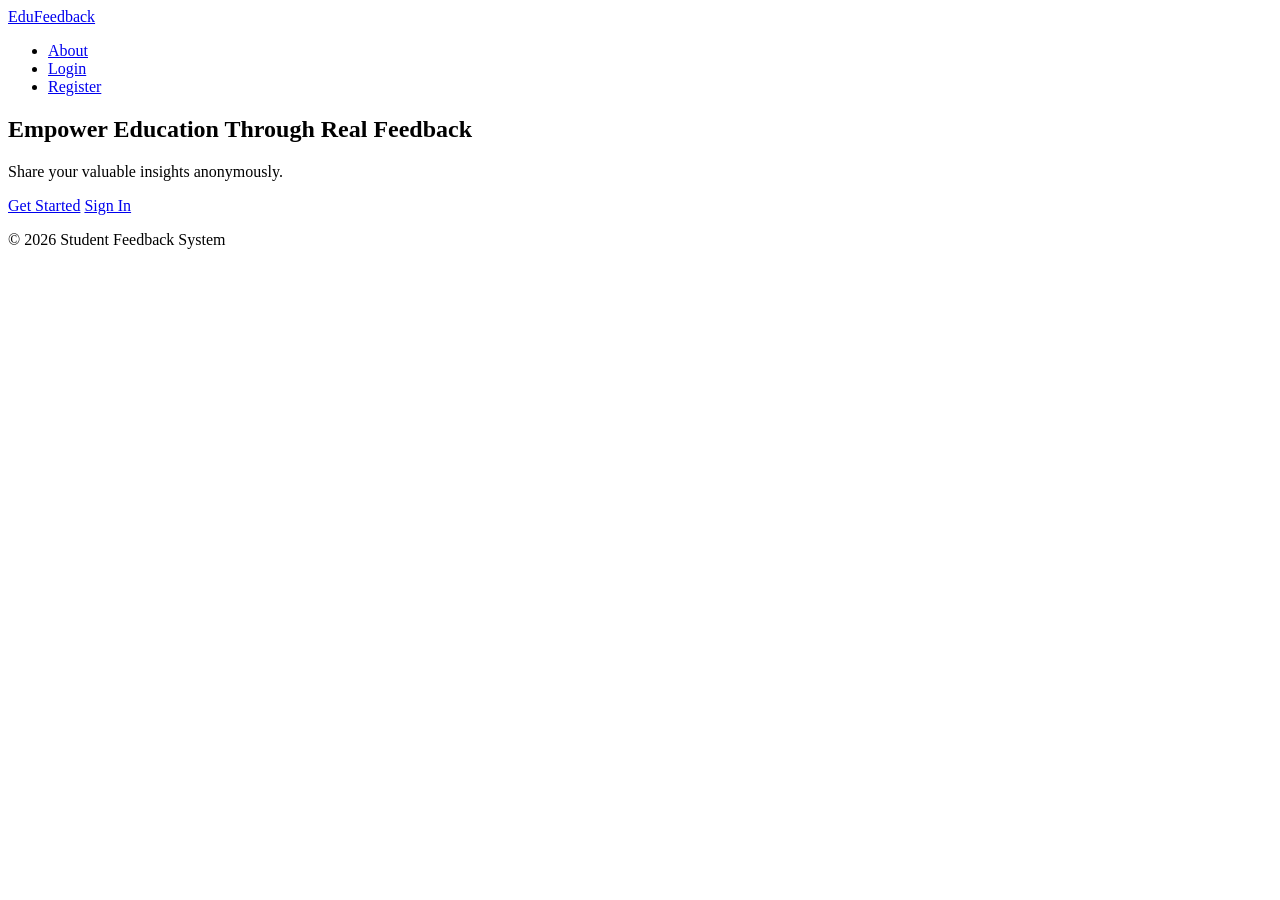
==== commit 60990537: "changed html" ====
--- a/index.html
+++ b/index.html
@@ -3,350 +3,33 @@
 <head>
     <meta charset="UTF-8">
     <meta name="viewport" content="width=device-width, initial-scale=1.0">
-    <title>Feedback Portal - STUDΞNT</title>
-    <link rel="stylesheet" href="style.css">
-    <link rel="stylesheet" href="https://cdnjs.cloudflare.com/ajax/libs/font-awesome/6.4.0/css/all.min.css">
+    <title>Student Feedback System</title>
 </head>
+<body>
 
-<body class="centered">
-    <div class="feedback-container">
-        <header>
-            <div class="logo">
-                <i class="fas fa-meteor"></i>
-            </div>
-            <h1>Feedback Portal</h1>
-            <p class="subtitle">Submit Your Cosmos-Level Feedback Here</p>
-        </header>
+<nav>
+    <div>
+        <a href="index.html">EduFeedback</a>
+        <ul>
+            <li><a href="#about">About</a></li>
+            <li><a href="login.html">Login</a></li>
+            <li><a href="register.html">Register</a></li>
+        </ul>
+    </div>
+</nav>
 
-        <main class="feedback-card">
-            <form id="feedbackForm" class="feedback-form">
-                <div class="form-group">
-                    <label for="studentName"><i class="fas fa-user-astronaut"></i> Student Name</label>
-                    <input type="text" id="studentName" name="studentName" placeholder="Enter your full name" required>
-                    <span class="error-message" id="nameError"></span>
-                </div>
+<main>
+    <section id="about">
+        <h1>Empower Education Through Real Feedback</h1>
+        <p>Share your valuable insights anonymously.</p>
+        <a href="register.html">Get Started</a>
+        <a href="login.html">Sign In</a>
+    </section>
+</main>
 
-                <div class="form-group">
-                    <label for="studentEmail"><i class="fas fa-envelope"></i> Email Address</label>
-                    <input type="email" id="studentEmail" name="studentEmail" placeholder="Enter your email" required>
-                    <span class="error-message" id="emailError"></span>
-                </div>
+<footer>
+    <p>© 2026 Student Feedback System</p>
+</footer>
 
-                <div class="form-group">
-                    <label for="course"><i class="fas fa-book"></i> Course/Subject</label>
-                    <select id="course" name="course" required>
-                        <option value="" disabled selected>Select your course</option>
-                        <option value="computer-fundamentals">Computer Fundamentals</option>
-                        <option value="web-development">Web Development (AWT)</option>
-                        <option value="data-structures">Data Structures</option>
-                        <option value="database-management">Database Management</option>
-                        <option value="computer-networks">Computer Networks</option>
-                        <option value="software-engineering">Software Engineering</option>
-                        <option value="mathematics">Mathematics</option>
-                        <option value="english">English Communication</option>
-                        <option value="other">Other</option>
-                    </select>
-                    <input type="text" id="otherCourse" name="otherCourse" placeholder="Please specify your course" style="display: none; margin-top: 10px;">
-                    <span class="error-message" id="courseError"></span>
-                </div>
-
-                <div class="form-group">
-                    <label><i class="fas fa-star"></i> Component Rating</label>
-                    <div class="rating-container">
-                        <div class="star-rating" id="starRating">
-                            <i class="far fa-star" data-rating="1"></i>
-                            <i class="far fa-star" data-rating="2"></i>
-                            <i class="far fa-star" data-rating="3"></i>
-                            <i class="far fa-star" data-rating="4"></i>
-                            <i class="far fa-star" data-rating="5"></i>
-                        </div>
-                        <input type="hidden" id="rating" name="rating" value="0">
-                        <span class="rating-text" id="ratingText">Click to rate</span>
-                    </div>
-                    <span class="error-message" id="ratingError"></span>
-                </div>
-
-                <div class="form-group">
-                    <label for="comments"><i class="fas fa-pencil-alt"></i> Feedback Comments</label>
-                    <textarea id="comments" name="comments" placeholder="Share your thoughts about the course, teaching quality, and suggestions for improvement..." rows="4" required></textarea>
-                    <span class="char-count"><span id="charCount">0</span>/500 characters</span>
-                    <span class="error-message" id="commentsError"></span>
-                </div>
-
-                <button type="submit" class="submit-btn"><i class="fas fa-paper-plane"></i> Submit Feedback</button>
-                <div class="link" style="margin-top: 1rem; display: flex; justify-content: space-between;">
-                    <a href="homepage.html">← Go Back</a>
-                    <a href="javascript:void(0)" id="viewFeedbackBtn">View Feedback →</a>
-                </div>
-            </form>
-
-            <div class="success-message" id="successMessage">
-                <div class="success-icon"><i class="fas fa-check-circle"></i></div>
-                <h2>Thank You!</h2>
-                <p>Your feedback has been successfully captured in our system.</p>
-                <button class="submit-btn" id="successViewBtn" style="margin-bottom: 15px;"><i class="fas fa-list"></i> View All Feedbacks</button>
-                <button class="reset-btn" id="resetBtn" style="width: 100%;"><i class="fas fa-redo"></i> Submit Another Feedback</button>
-            </div>
-            
-            <!-- View Feedbacks Section -->
-            <div id="feedbackDisplayArea" style="display: none; padding-top: 10px;">
-                <h2 style="color: var(--accent); margin-bottom: 1.5rem;"><i class="fas fa-inbox"></i> Submitted Feedbacks</h2>
-                <div id="feedbacksContent" style="display: flex; flex-direction: column;">
-                    <!-- Javascript will populate this array -->
-                </div>
-                <div class="link" style="margin-top: 2rem; text-align: center;">
-                    <a href="javascript:void(0)" id="backToFormBtn" style="font-size: 1.1rem; color: var(--accent);">← Back to Form</a>
-                </div>
-            </div>
-        </main>
-    </div>
-
-    <script>
-// Array to store previous feedbacks during runtime
-const allFeedbacks = [];
-
-// DOM Elements
-const feedbackForm = document.getElementById('feedbackForm');
-const successMessage = document.getElementById('successMessage');
-const feedbackDisplayArea = document.getElementById('feedbackDisplayArea');
-const feedbacksContent = document.getElementById('feedbacksContent');
-
-const resetBtn = document.getElementById('resetBtn');
-const viewFeedbackBtn = document.getElementById('viewFeedbackBtn');
-const backToFormBtn = document.getElementById('backToFormBtn');
-const successViewBtn = document.getElementById('successViewBtn');
-
-const starRating = document.getElementById('starRating');
-const stars = starRating.querySelectorAll('i');
-const ratingInput = document.getElementById('rating');
-const ratingText = document.getElementById('ratingText');
-const commentsTextarea = document.getElementById('comments');
-const charCount = document.getElementById('charCount');
-
-// Rating labels
-const ratingLabels = ['Click to rate', 'Poor', 'Fair', 'Good', 'Very Good', 'Excellent'];
-
-// Initialize star rating
-function initStarRating() {
-    stars.forEach(star => {
-        star.addEventListener('click', () => setRating(parseInt(star.getAttribute('data-rating'))));
-        star.addEventListener('mouseenter', () => highlightStars(parseInt(star.getAttribute('data-rating'))));
-    });
-    starRating.addEventListener('mouseleave', () => highlightStars(parseInt(ratingInput.value)));
-}
-
-function highlightStars(rating) {
-    stars.forEach(star => {
-        const starRating = parseInt(star.getAttribute('data-rating'));
-        if (starRating <= rating) {
-            star.classList.remove('far');
-            star.classList.add('fas');
-        } else {
-            star.classList.remove('fas');
-            star.classList.add('far');
-        }
-    });
-}
-
-function setRating(rating) {
-    ratingInput.value = rating;
-    ratingText.textContent = ratingLabels[rating];
-    ratingText.style.color = rating > 0 ? '#f59e0b' : '#64748b';
-    const ratingError = document.getElementById('ratingError');
-    if (ratingError) ratingError.textContent = '';
-    highlightStars(rating);
-}
-
-function initCharCount() {
-    commentsTextarea.addEventListener('input', () => {
-        const currentLength = commentsTextarea.value.length;
-        charCount.textContent = currentLength;
-        if (currentLength > 450) charCount.parentElement.style.color = '#ef4444';
-        else if (currentLength > 400) charCount.parentElement.style.color = '#f59e0b';
-        else charCount.parentElement.style.color = '#94a3b8';
-        if (currentLength >= 500) {
-            commentsTextarea.value = commentsTextarea.value.substring(0, 500);
-            charCount.textContent = 500;
-        }
-    });
-}
-
-function validateForm() {
-    let isValid = true;
-    const name = document.getElementById('studentName').value.trim();
-    const email = document.getElementById('studentEmail').value.trim();
-    const course = document.getElementById('course').value;
-    const rating = parseInt(ratingInput.value);
-    const comments = commentsTextarea.value.trim();
-    
-    const nameError = document.getElementById('nameError');
-    if (!name || name.length < 2) {
-        nameError.textContent = 'Please enter a valid name';
-        document.getElementById('studentName').classList.add('error');
-        isValid = false;
-    } else {
-        nameError.textContent = '';
-        document.getElementById('studentName').classList.remove('error');
-    }
-    
-    const emailError = document.getElementById('emailError');
-    const emailRegex = /^[^\s@]+@[^\s@]+\.[^\s@]+$/;
-    if (!email || !emailRegex.test(email)) {
-        emailError.textContent = 'Please enter a valid email';
-        document.getElementById('studentEmail').classList.add('error');
-        isValid = false;
-    } else {
-        emailError.textContent = '';
-        document.getElementById('studentEmail').classList.remove('error');
-    }
-    
-    if (!course) {
-        document.getElementById('courseError').textContent = 'Please select a course';
-        isValid = false;
-    } else {
-        document.getElementById('courseError').textContent = '';
-    }
-    
-    if (rating === 0) {
-        document.getElementById('ratingError').textContent = 'Please select a rating';
-        isValid = false;
-    } else {
-        document.getElementById('ratingError').textContent = '';
-    }
-    
-    if (!comments || comments.length < 10) {
-        document.getElementById('commentsError').textContent = 'Feedback must be at least 10 characters';
-        isValid = false;
-    } else {
-        document.getElementById('commentsError').textContent = '';
-    }
-    return isValid;
-}
-
-function handleSubmit(e) {
-    e.preventDefault();
-    if (!validateForm()) return;
-    
-    // Push the submission to the array
-    allFeedbacks.push({
-        name: document.getElementById('studentName').value.trim(),
-        email: document.getElementById('studentEmail').value.trim(),
-        course: document.getElementById('course').value,
-        rating: parseInt(ratingInput.value),
-        comments: commentsTextarea.value.trim()
-    });
-    
-    const submitBtn = document.querySelector('.submit-btn');
-    submitBtn.innerHTML = '<i class="fas fa-spinner fa-spin"></i> Submitting...';
-    
-    setTimeout(() => {
-        feedbackForm.classList.add('hidden');
-        feedbackForm.style.display = 'none';
-        successMessage.classList.add('show');
-        submitBtn.innerHTML = '<i class="fas fa-paper-plane"></i> Submit Feedback';
-    }, 1000);
-}
-
-function renderFeedbacks() {
-    feedbacksContent.innerHTML = '';
-    
-    if (allFeedbacks.length === 0) {
-        feedbacksContent.innerHTML = '<p style="color:var(--text-muted); text-align:center; padding: 2rem 0;">No feedbacks have been submitted yet.</p>';
-        return;
-    }
-    
-    // Render newest feedback at the top
-    for(let i = allFeedbacks.length - 1; i >= 0; i--) {
-        const fb = allFeedbacks[i];
-        
-        // Convert number rating to star icons
-        let starsHtml = '';
-        for(let j=1; j<=5; j++) {
-            if(j <= fb.rating) {
-                starsHtml += '<i class="fas fa-star" style="color:#d36930"></i>';
-            } else {
-                starsHtml += '<i class="far fa-star" style="color:rgba(255,255,255,0.1)"></i>';
-            }
-        }
-        
-        // Format course name to be more readable
-        const readableCourse = fb.course.split('-').map(word => document.documentElement.style.textTransform = 'capitalize' ? word.charAt(0).toUpperCase() + word.slice(1) : word).join(' ');
-
-        // Create the feedback card
-        const cardDiv = document.createElement('div');
-        cardDiv.className = 'feedback-card-item';
-        
-        cardDiv.innerHTML = `
-            <div style="display:flex; justify-content:space-between; align-items:flex-start; margin-bottom: 8px;">
-                <div>
-                    <h3 style="font-size: 1.2rem; margin-bottom: 2px; text-align: left;">${fb.name}</h3>
-                    <div class="course-name" style="font-size:0.85rem; text-align: left; margin-bottom: 5px;">
-                        <i class="fas fa-book" style="margin-right: 5px;"></i>${readableCourse}
-                    </div>
-                </div>
-                <div style="font-size: 1.1rem;">${starsHtml}</div>
-            </div>
-            <p class="comment-text" style="font-size: 0.95rem; margin-top: 0.8rem; line-height: 1.6; text-align: left;">"${fb.comments}"</p>
-        `;
-        
-        feedbacksContent.appendChild(cardDiv);
-    }
-}
-
-function showFeedbacksList() {
-    feedbackForm.style.display = 'none';
-    successMessage.classList.remove('show');
-    feedbackDisplayArea.style.display = 'block';
-    renderFeedbacks();
-}
-
-function showForm() {
-    feedbackDisplayArea.style.display = 'none';
-    successMessage.classList.remove('show');
-    feedbackForm.style.display = 'block';
-    feedbackForm.classList.remove('hidden');
-}
-
-function resetForm() {
-    feedbackForm.reset();
-    ratingInput.value = 0;
-    charCount.textContent = '0';
-    ratingText.textContent = 'Click to rate';
-    ratingText.style.color = '#64748b';
-    stars.forEach(star => {
-        star.classList.remove('fas');
-        star.classList.add('far');
-    });
-    
-    // Clear all errors
-    document.querySelectorAll('.error-message').forEach(el => el.textContent = '');
-    document.querySelectorAll('.error').forEach(el => el.classList.remove('error'));
-    
-    // Switch view back to form
-    showForm();
-}
-
-document.addEventListener('DOMContentLoaded', () => {
-    initStarRating();
-    initCharCount();
-    
-    // Clear errors on input
-    feedbackForm.querySelectorAll('input, select, textarea').forEach(input => {
-        input.addEventListener('input', () => {
-             input.classList.remove('error');
-             const errorEl = input.parentElement.querySelector('.error-message');
-             if(errorEl) errorEl.textContent = '';
-        });
-    });
-
-    feedbackForm.addEventListener('submit', handleSubmit);
-    resetBtn.addEventListener('click', resetForm);
-    
-    // View Feedback Navigations
-    viewFeedbackBtn.addEventListener('click', showFeedbacksList);
-    successViewBtn.addEventListener('click', showFeedbacksList);
-    backToFormBtn.addEventListener('click', showForm);
-});
-    </script>
 </body>
-</html>
+</html>
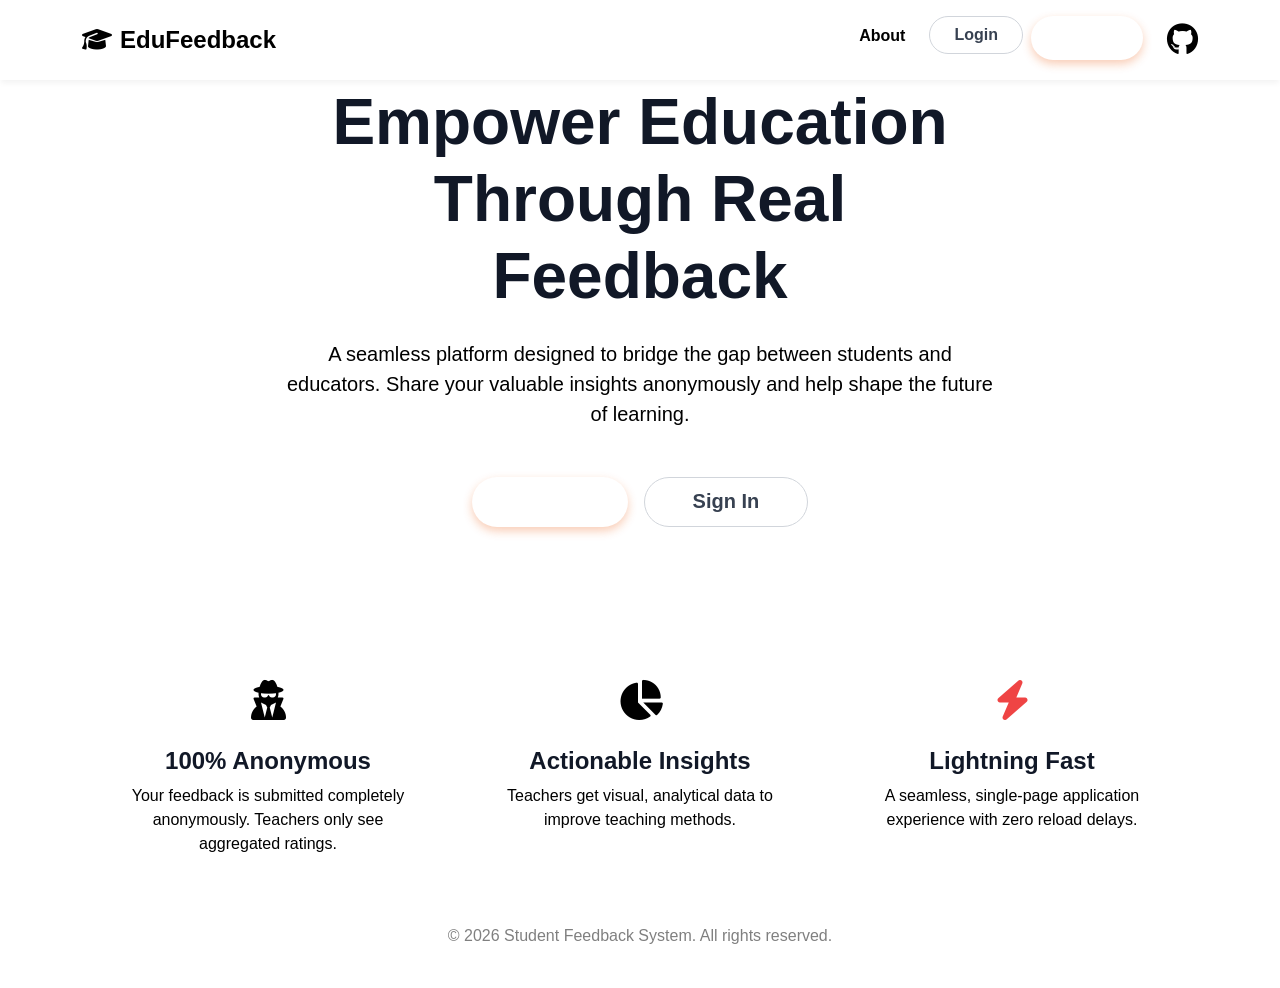
==== commit 2f83921f: "adding index.html" ====
--- a/index.html
+++ b/index.html
@@ -4,32 +4,99 @@
     <meta charset="UTF-8">
     <meta name="viewport" content="width=device-width, initial-scale=1.0">
     <title>Student Feedback System</title>
+    <!-- Bootstrap 5 CSS -->
+    <link href="https://cdn.jsdelivr.net/npm/bootstrap@5.3.0/dist/css/bootstrap.min.css" rel="stylesheet">
+    <!-- Font Awesome -->
+    <link rel="stylesheet" href="https://cdnjs.cloudflare.com/ajax/libs/font-awesome/6.4.0/css/all.min.css">
+    <!-- Custom CSS -->
+    <link rel="stylesheet" href="style.css">
 </head>
 <body>
+    <!-- Navbar -->
+    <nav class="navbar navbar-expand-lg glass-nav fixed-top py-3">
+        <div class="container">
+            <a class="navbar-brand" href="index.html">
+                <i class="fa-solid fa-graduation-cap me-2"></i>EduFeedback
+            </a>
+            <button class="navbar-toggler" type="button" data-bs-toggle="collapse" data-bs-target="#navbarNav">
+                <i class="fa-solid fa-bars text-white"></i>
+            </button>
+            <div class="collapse navbar-collapse" id="navbarNav">
+                <ul class="navbar-nav ms-auto">
+                    <li class="nav-item">
+                        <a class="nav-link" href="#about">About</a>
+                    </li>
+                    <li class="nav-item ms-lg-3 mt-2 mt-lg-0">
+                        <a class="btn btn-outline-light px-4 rounded-pill w-100" href="login.html">Login</a>
+                    </li>
+                    <li class="nav-item ms-lg-2 mt-2 mt-lg-0">
+                        <a class="btn btn-primary px-4 rounded-pill w-100" href="register.html">Register</a>
+                    </li>
+                    <li class="nav-item ms-lg-4 mt-2 mt-lg-0 d-flex align-items-center justify-content-center">
+                        <a href="https://github.com/Anandhu-pradeep/Series_StudentFeedback" target="_blank" class="text-primary fs-2 transition-hover">
+                            <i class="fa-brands fa-github"></i>
+                        </a>
+                    </li>
+                </ul>
+            </div>
+        </div>
+    </nav>
 
-<nav>
-    <div>
-        <a href="index.html">EduFeedback</a>
-        <ul>
-            <li><a href="#about">About</a></li>
-            <li><a href="login.html">Login</a></li>
-            <li><a href="register.html">Register</a></li>
-        </ul>
-    </div>
-</nav>
+    <!-- Hero Section -->
+    <main class="d-flex align-items-center justify-content-center" style="min-height: 100vh; padding-top: 80px;">
+        <div class="container text-center px-4 animate-fade-in">
+            <div class="row justify-content-center">
+                <div class="col-lg-8">
+                    <h1 class="display-3 fw-bold mb-4" style="color: var(--text-main);">
+                        Empower Education Through <span style="color: var(--primary-color);">Real Feedback</span>
+                    </h1>
+                    <p class="lead mb-5 text-muted">
+                        A seamless platform designed to bridge the gap between students and educators. Share your valuable insights anonymously and help shape the future of learning.
+                    </p>
+                    <div class="d-flex justify-content-center gap-3 flex-wrap" id="about">
+                        <a href="register.html" class="btn btn-primary btn-lg rounded-pill px-5 shadow-lg">Get Started</a>
+                        <a href="login.html" class="btn btn-outline-light btn-lg rounded-pill px-5">Sign In</a>
+                    </div>
+                </div>
+            </div>
 
-<main>
-    <section id="about">
-        <h1>Empower Education Through Real Feedback</h1>
-        <p>Share your valuable insights anonymously.</p>
-        <a href="register.html">Get Started</a>
-        <a href="login.html">Sign In</a>
-    </section>
-</main>
+            <!-- Features -->
+            <div class="row mt-5 pt-5 g-4 text-start">
+                <div class="col-md-4">
+                    <div class="glass-card p-4 h-100 text-center">
+                        <div class="fs-1 mb-3 text-primary"><i class="fa-solid fa-user-secret"></i></div>
+                        <h4 class="fw-semibold">100% Anonymous</h4>
+                        <p class="text-muted text-sm">Your feedback is submitted completely anonymously. Teachers only see aggregated ratings.</p>
+                    </div>
+                </div>
+                <div class="col-md-4">
+                    <div class="glass-card p-4 h-100 text-center">
+                        <div class="fs-1 mb-3 text-warning"><i class="fa-solid fa-chart-pie"></i></div>
+                        <h4 class="fw-semibold">Actionable Insights</h4>
+                        <p class="text-muted text-sm">Teachers get visual, analytical data to improve teaching methods.</p>
+                    </div>
+                </div>
+                <div class="col-md-4">
+                    <div class="glass-card p-4 h-100 text-center">
+                        <div class="fs-1 mb-3 text-danger"><i class="fa-solid fa-bolt"></i></div>
+                        <h4 class="fw-semibold">Lightning Fast</h4>
+                        <p class="text-muted text-sm">A seamless, single-page application experience with zero reload delays.</p>
+                    </div>
+                </div>
+            </div>
+        </div>
+    </main> 
 
-<footer>
-    <p>© 2026 Student Feedback System</p>
-</footer>
+    <!-- Footer -->
+    <footer class="text-center py-4 mt-auto">
+        <div class="container d-flex flex-column align-items-center">
+            <p class="mb-3 text-white">&copy; 2026 Student Feedback System. All rights reserved.</p>
+        </div>
+    </footer>
 
+    <!-- Bootstrap & jQuery -->
+    <script src="https://code.jquery.com/jquery-3.7.1.min.js"></script>
+    <script src="https://cdn.jsdelivr.net/npm/bootstrap@5.3.0/dist/js/bootstrap.bundle.min.js"></script>
+    <script src="script.js"></script>
 </body>
-</html>+</html>
--- a/style.css
+++ b/style.css
@@ -0,0 +1,265 @@
+
+1 of 357
+(no subject)
+Inbox
+
+Athulya R Mohan
+Attachments
+8:43 PM (5 minutes ago)
+to me
+
+ One attachment
+  •  Scanned by Gmail
+@import url('https://fonts.googleapis.com/css2?family=Outfit:wght@300;400;500;600;700;800&display=swap');
+
+:root {
+    --primary-color: #ea580c; /* Vivid orange from the new image */
+    --primary-hover: #c2410c;
+    --secondary-color: #ffedd5;
+    --bg-gradient: linear-gradient(180deg, #e0f2fe 0%, #ffedd5 100%); /* Light cyan to peach gradient */
+    --text-main: #111827;
+    --text-muted: #4b5563;
+    --card-bg: #ffffff;
+    --card-border: #f3f4f6;
+    --card-shadow: 0 10px 25px rgba(0, 0, 0, 0.05);
+    --star-active: #f59e0b;
+    --star-inactive: #e5e7eb;
+}
+
+* {
+    margin: 0;
+    padding: 0;
+    box-sizing: border-box;
+}
+
+body {
+    font-family: 'Outfit', sans-serif;
+    background: var(--bg-gradient) !important;
+    background-attachment: fixed !important;
+    color: var(--text-main) !important;
+    min-height: 100vh;
+    display: flex;
+    flex-direction: column;
+}
+
+/* Aggressively override all cosmic dark theme text classes */
+.text-white, .text-light { color: var(--text-main) !important; }
+h1, h2, h3, h4, h5, h6, .fw-bold { color: #111827 !important; }
+
+/* Dashboard and Standard Cards */
+.glass-card, .card {
+    background: var(--card-bg) !important;
+    backdrop-filter: none !important;
+    -webkit-backdrop-filter: none !important;
+    border: 1px solid var(--card-border) !important;
+    border-radius: 12px !important; 
+    box-shadow: var(--card-shadow) !important;
+}
+
+.card-header, .card-footer {
+    border-bottom: 1px solid var(--card-border) !important;
+    border-top: 1px solid var(--card-border) !important;
+    background: transparent !important;
+}
+
+.glass-nav {
+    background: rgba(255, 255, 255, 0.95) !important;
+    backdrop-filter: blur(10px) !important;
+    border-bottom: 1px solid var(--card-border) !important;
+    box-shadow: 0 4px 6px -1px rgba(0, 0, 0, 0.05) !important;
+}
+
+.navbar-brand {
+    font-weight: 800 !important;
+    font-size: 1.5rem !important;
+    background: none !important;
+    -webkit-background-clip: unset !important;
+    background-clip: unset !important;
+    -webkit-text-fill-color: var(--primary-color) !important;
+    color: var(--primary-color) !important;
+}
+.navbar-brand i { color: var(--primary-color) !important; }
+
+.nav-link {
+    color: var(--text-muted) !important;
+    font-weight: 600 !important;
+}
+.nav-link:hover { color: var(--primary-color) !important; }
+
+/* Form Elements */
+.form-control, .form-select, textarea {
+    background-color: #ffffff !important;
+    border: 1px solid #d1d5db !important;
+    color: var(--text-main) !important;
+    border-radius: 8px !important;
+    box-shadow: none !important;
+    transition: all 0.2s;
+}
+
+.form-control:focus, .form-select:focus, textarea:focus {
+    background-color: #ffffff !important;
+    border-color: var(--primary-color) !important;
+    box-shadow: 0 0 0 4px rgba(234, 88, 12, 0.15) !important;
+}
+
+.form-control::placeholder, textarea::placeholder {
+    color: #9ca3af !important;
+}
+
+.form-label {
+    font-weight: 600 !important;
+    color: #374151 !important;
+    font-size: 0.95rem;
+}
+
+/* Input addons */
+.input-group-text {
+    background-color: #f9fafb !important;
+    border-color: #d1d5db !important;
+    color: var(--text-muted) !important;
+}
+
+/* Buttons */
+.btn-primary {
+    background: var(--primary-color) !important;
+    color: #ffffff !important;
+    border: none !important;
+    font-weight: 600 !important;
+    padding: 10px 24px !important;
+    border-radius: 30px !important; /* Rounded pill buttons from the image */
+    box-shadow: 0 4px 10px rgba(234, 88, 12, 0.3) !important;
+    transition: all 0.2s ease !important;
+}
+
+.btn-primary:hover {
+    background: var(--primary-hover) !important;
+    transform: translateY(-2px);
+    box-shadow: 0 6px 15px rgba(234, 88, 12, 0.4) !important;
+}
+
+.btn-outline-light, .btn-outline-info {
+    border: 1px solid #d1d5db !important;
+    background: #ffffff !important;
+    color: #374151 !important;
+    font-weight: 600 !important;
+}
+
+.btn-outline-light:hover, .btn-outline-info:hover {
+    background: #f9fafb !important;
+    border-color: #9ca3af !important;
+    color: var(--primary-color) !important;
+}
+
+/* Specific text overrides replacing inline classes */
+.text-muted, .text-secondary { color: var(--text-muted) !important; }
+.text-primary { color: var(--primary-color) !important; }
+.text-danger { color: #ef4444 !important; }
+.text-warning { color: var(--star-active) !important; }
+.text-info { color: #0ea5e9 !important; }
+.text-success { color: #10b981 !important; }
+
+/* Dashboard stats cards */
+.stat-card {
+    background: #ffffff !important;
+    border: 1px solid #f3f4f6 !important;
+    border-radius: 12px !important;
+    box-shadow: 0 4px 15px rgba(0,0,0,0.04) !important;
+    padding: 24px !important;
+    text-align: center !important;
+}
+.stat-card h3 {
+    font-size: 2.5rem !important;
+    font-weight: 800 !important;
+    color: var(--primary-color) !important;
+    margin: 10px 0 0 !important;
+}
+
+/* Alerts */
+.alert-glass {
+    background: #fef2f2 !important;
+    border: 1px solid #fecaca !important;
+    color: #991b1b !important;
+    backdrop-filter: none !important;
+}
+.alert-success-glass {
+    background: #f0fdf4 !important;
+    border: 1px solid #bbf7d0 !important;
+    color: #166534 !important;
+    backdrop-filter: none !important;
+}
+
+/* Modals */
+.modal-content {
+    background: var(--card-bg) !important;
+    border-radius: 12px !important;
+    border: 1px solid var(--card-border) !important;
+    box-shadow: 0 25px 50px -12px rgba(0, 0, 0, 0.25) !important;
+}
+.modal-header, .modal-footer {
+    border-bottom: 1px solid var(--card-border) !important;
+}
+.btn-close-white {
+    filter: invert(1) grayscale(100%) brightness(0) !important;
+}
+
+/* Badges */
+.badge.bg-primary {
+    background: rgba(234, 88, 12, 0.1) !important;
+    color: var(--primary-color) !important;
+    border: 1px solid rgba(234, 88, 12, 0.2) !important;
+}
+.badge.bg-secondary {
+    background: #f3f4f6 !important;
+    color: #4b5563 !important;
+    border: 1px solid #e5e7eb !important;
+}
+
+/* Star Rating System */
+.star-rating {
+    direction: rtl;
+    display: inline-flex;
+}
+.star-rating input { display: none; }
+.star-rating label {
+    color: var(--star-inactive);
+    font-size: 2.5rem;
+    padding: 0 6px;
+    cursor: pointer;
+    transition: all 0.2s cubic-bezier(0.4, 0, 0.2, 1);
+}
+.star-rating label:hover,
+.star-rating label:hover ~ label,
+.star-rating input:checked ~ label {
+    color: var(--star-active);
+    transform: scale(1.15);
+}
+
+/* Teacher Hover Animation */
+.teacher-card { transition: all 0.3s ease; }
+.teacher-card:hover { transform: translateY(-4px); box-shadow: 0 12px 30px rgba(234, 88, 12, 0.15) !important; }
+
+/* Loader */
+.spinner-overlay {
+    background: rgba(255, 255, 255, 0.9) !important;
+    position: fixed; top: 0; left: 0; width: 100vw; height: 100vh;
+    backdrop-filter: blur(4px);
+    display: flex; justify-content: center; align-items: center; z-index: 9999;
+}
+.spinner-border { color: var(--primary-color) !important; }
+.hidden { display: none !important; }
+
+/* Animations */
+.animate-fade-in { animation: fadeIn 0.5s ease-out forwards; }
+@keyframes fadeIn {
+    from { opacity: 0; transform: translateY(15px); }
+    to { opacity: 1; transform: translateY(0); }
+}
+
+/* Footer overrides */
+footer { background: transparent !important; border-top: none !important; }
+footer .text-white { color: rgba(0,0,0,0.5) !important; font-weight: 500; }
+footer .btn-outline-danger {
+    border-color: #ef4444 !important;
+    color: #ef4444 !important;
+    background: #ffffff !important;
+}
